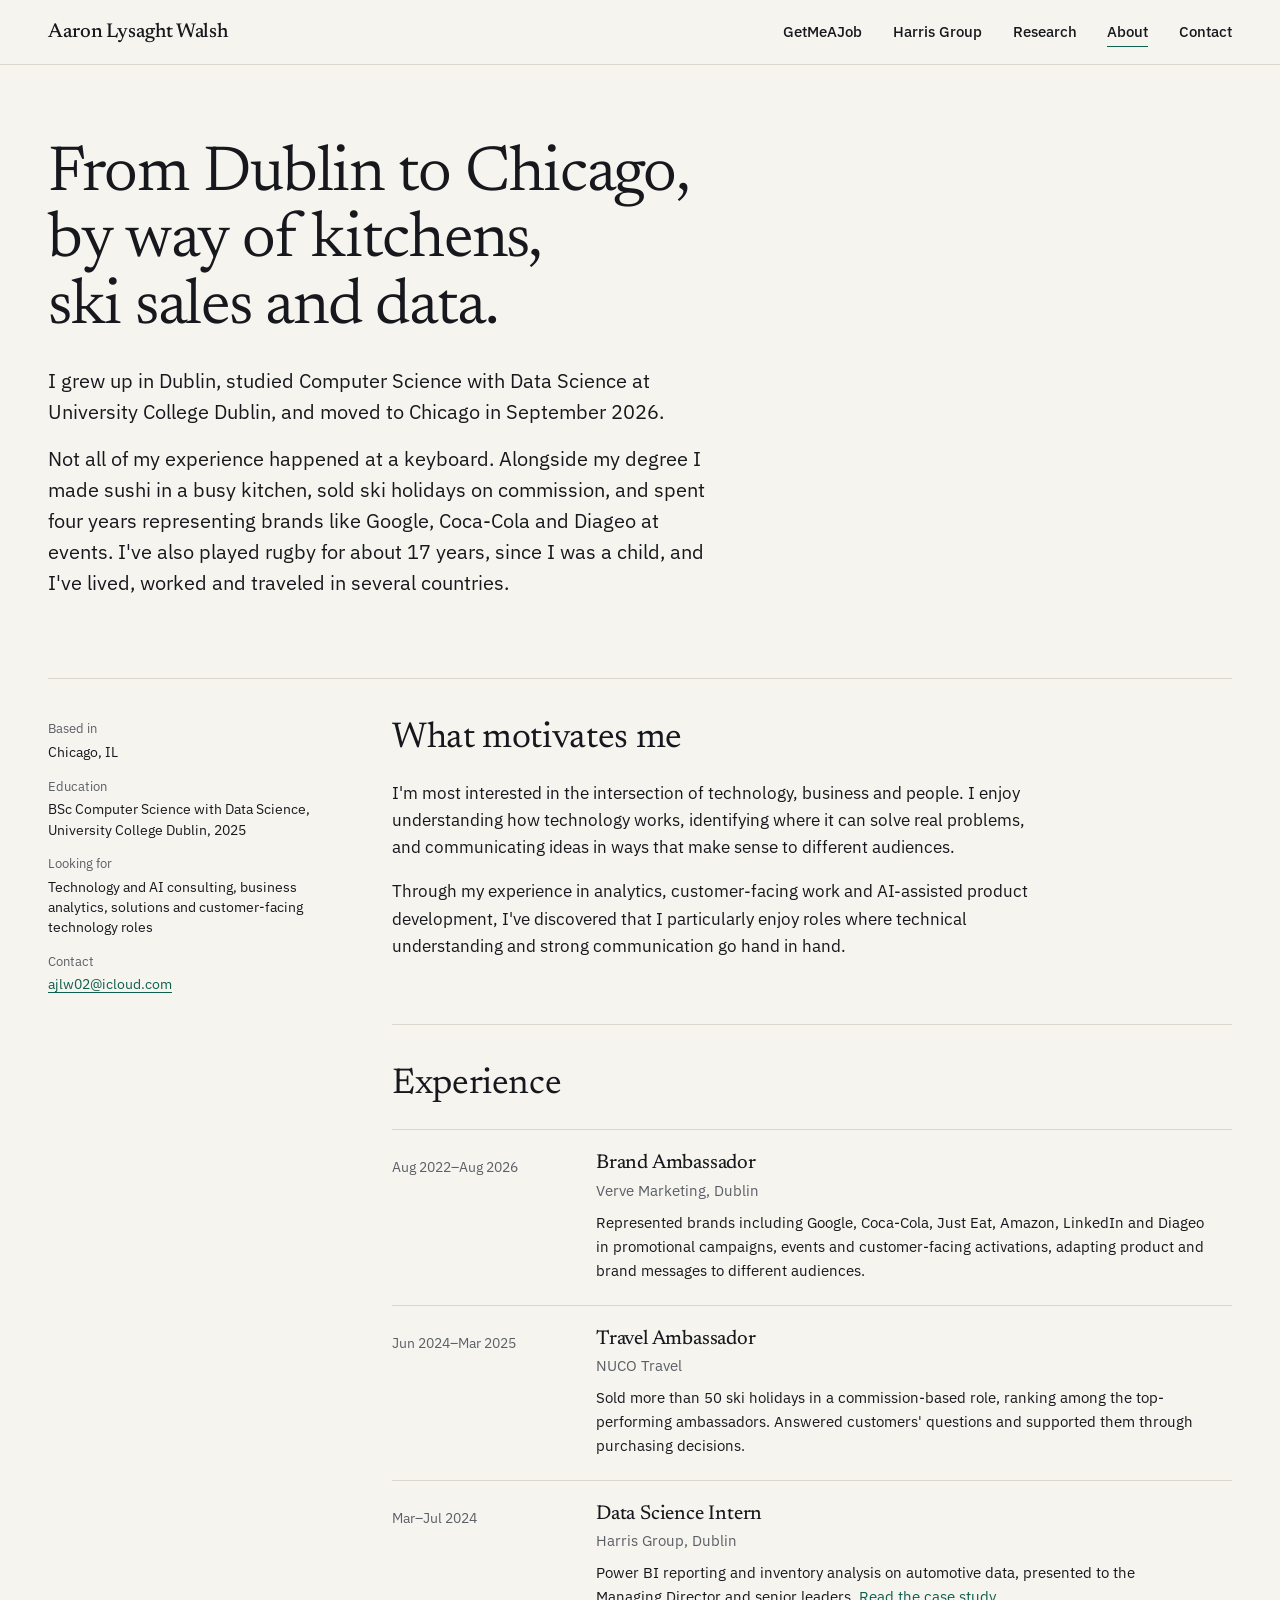
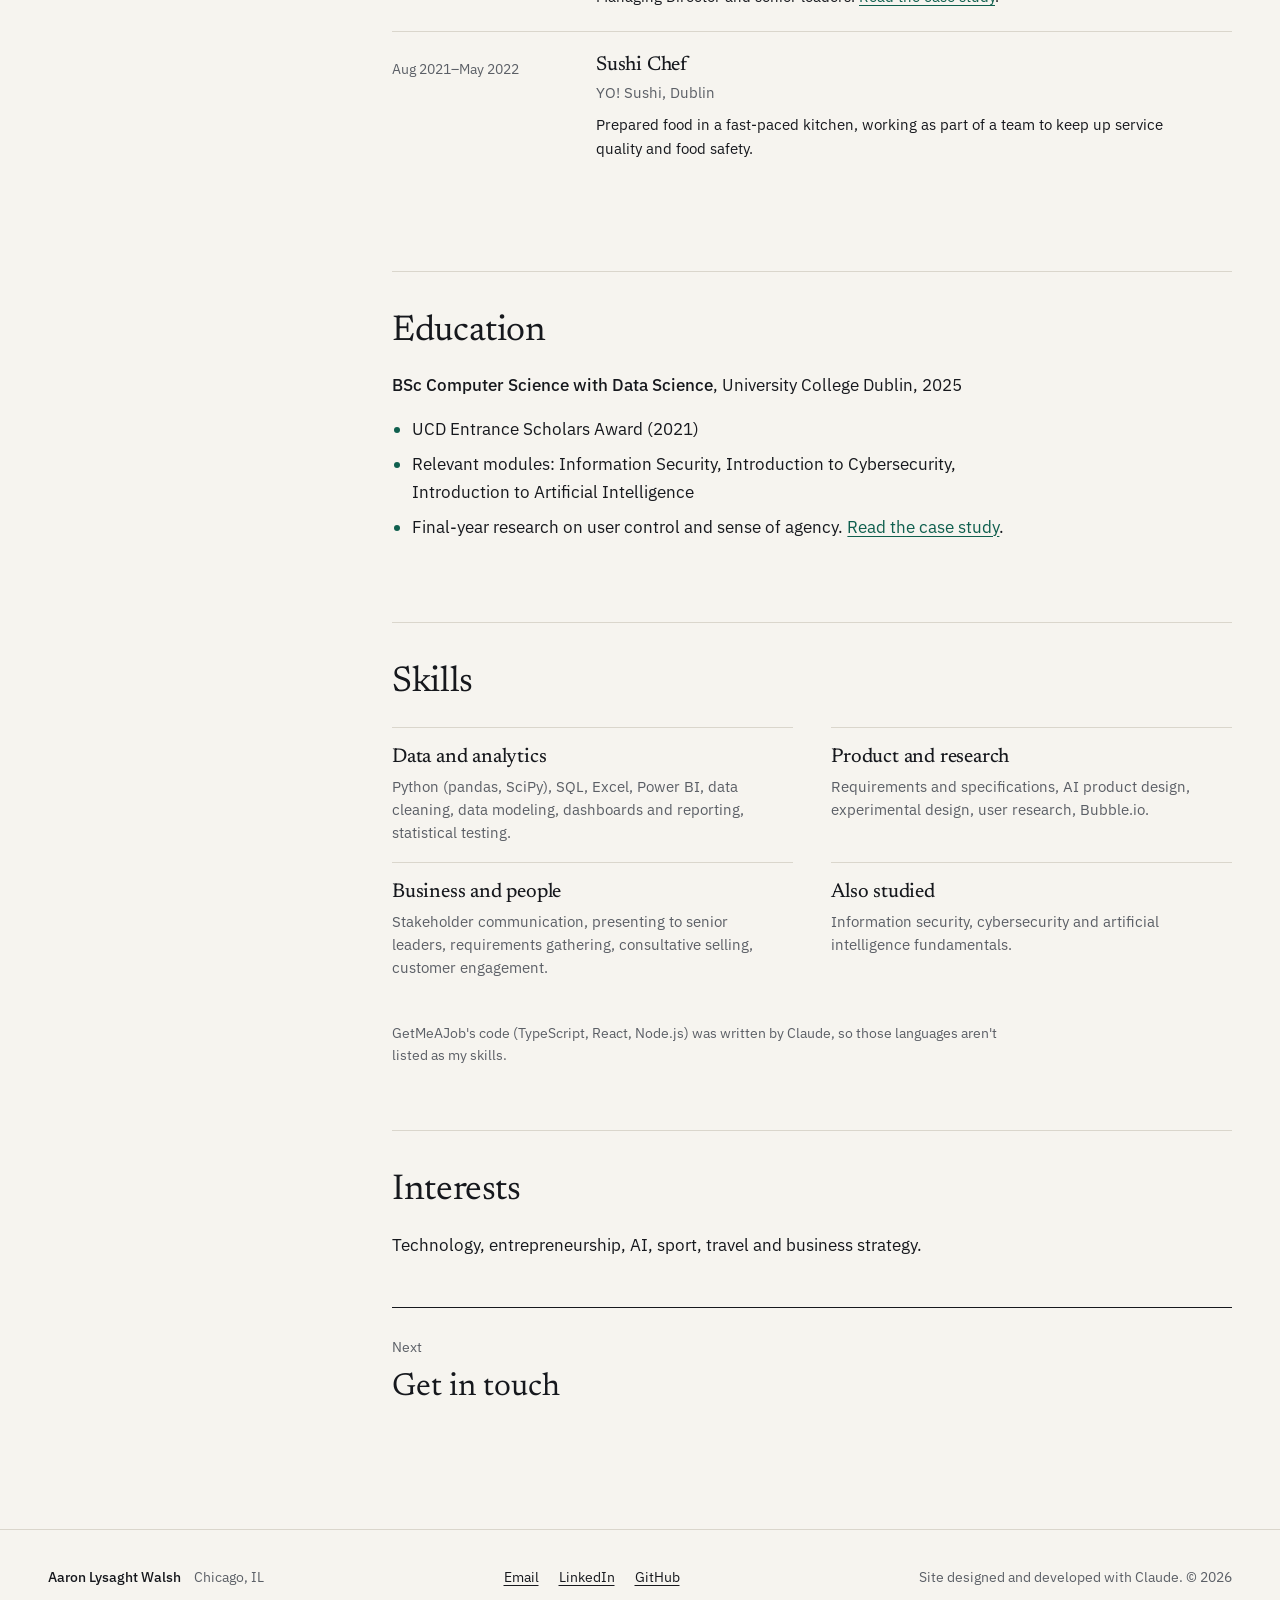
==== about/index.html @ e22dc5df "Add page folders" ====
<!doctype html>
<html lang="en">
<head>
  <meta charset="utf-8">
  <meta name="viewport" content="width=device-width, initial-scale=1">
  <title>About Aaron Lysaght Walsh | Chicago</title>
  <meta name="description" content="About Aaron Lysaght Walsh: Computer Science with Data Science graduate from UCD, now in Chicago, with experience in analytics, brand activations, sales and hospitality.">
  <link rel="canonical" href="https://aaronlysaghtwalsh.github.io/about/">
  <meta name="theme-color" content="#F6F4EF" media="(prefers-color-scheme: light)">
  <meta name="theme-color" content="#121418" media="(prefers-color-scheme: dark)">
  <meta property="og:type" content="article">
  <meta property="og:title" content="About Aaron Lysaght Walsh | Chicago">
  <meta property="og:description" content="About Aaron Lysaght Walsh: Computer Science with Data Science graduate from UCD, now in Chicago, with experience in analytics, brand activations, sales and hospitality.">
  <meta property="og:url" content="https://aaronlysaghtwalsh.github.io/about/">
  <meta property="og:image" content="https://aaronlysaghtwalsh.github.io/og-image.png">
  <meta property="og:image:width" content="1200">
  <meta property="og:image:height" content="630">
  <meta name="twitter:card" content="summary_large_image">
  <link rel="icon" href="../favicon.svg" type="image/svg+xml">
  <link rel="preload" href="../assets/fonts/newsreader-var.woff2" as="font" type="font/woff2" crossorigin>
  <link rel="preload" href="../assets/fonts/plex-sans-400.woff2" as="font" type="font/woff2" crossorigin>
  <link rel="stylesheet" href="../assets/css/styles.css">
</head>
<body>
  <a class="skip-link" href="#main">Skip to content</a>

  <header class="site-header">
    <div class="wrap site-header__inner">
      <a class="wordmark" href="../">Aaron Lysaght Walsh</a>
      <button class="nav-toggle" type="button" aria-expanded="false" aria-controls="site-nav">Menu</button>
      <nav id="site-nav" class="site-nav" aria-label="Main">
        <ul>
          <li><a href="../getmeajob/">GetMeAJob</a></li>
          <li><a href="../harris-group/">Harris Group</a></li>
          <li><a href="../ucd-research/">Research</a></li>
          <li><a href="../about/" aria-current="page">About</a></li>
          <li><a href="../contact/">Contact</a></li>
        </ul>
      </nav>
    </div>
  </header>

  <main id="main">
    <section class="page-hero wrap" aria-labelledby="page-title">
      <h1 id="page-title">From Dublin to Chicago, by way of kitchens, ski sales and data.</h1>
      <div class="page-hero__lede">
        <p>I grew up in Dublin, studied Computer Science with Data Science at University College Dublin, and moved to Chicago in September 2026.</p>
        <p>Not all of my experience happened at a keyboard. Alongside my degree I made sushi in a busy kitchen, sold ski holidays on commission, and spent four years representing brands like Google, Coca-Cola and Diageo at events. I've also played rugby for about 17 years, since I was a child, and I've lived, worked and traveled in several countries.</p>
      </div>
    </section>

    <div class="wrap">
      <div class="case">
        <aside class="case__rail" aria-label="At a glance">
          <dl class="rail-facts">
            <div><dt>Based in</dt><dd>Chicago, IL</dd></div>
            <div><dt>Education</dt><dd>BSc Computer Science with Data Science, University College Dublin, 2025</dd></div>
            <div><dt>Looking for</dt><dd>Technology and AI consulting, business analytics, solutions and customer-facing technology roles</dd></div>
            <div><dt>Contact</dt><dd><a href="mailto:ajlw02@icloud.com">ajlw02@icloud.com</a></dd></div>
          </dl>
        </aside>

        <div class="case__main">

          <section class="case-section" aria-labelledby="motivation">
            <h2 id="motivation">What motivates me</h2>
            <p>I'm most interested in the intersection of technology, business and people. I enjoy understanding how technology works, identifying where it can solve real problems, and communicating ideas in ways that make sense to different audiences.</p>
            <p>Through my experience in analytics, customer-facing work and AI-assisted product development, I've discovered that I particularly enjoy roles where technical understanding and strong communication go hand in hand.</p>
          </section>

          <section class="case-section" aria-labelledby="experience">
            <h2 id="experience">Experience</h2>
            <ol class="timeline">
              <li>
                <p class="when">Aug 2022–Aug 2026</p>
                <div>
                  <h3>Brand Ambassador</h3>
                  <p class="org">Verve Marketing, Dublin</p>
                  <p>Represented brands including Google, Coca-Cola, Just Eat, Amazon, LinkedIn and Diageo in promotional campaigns, events and customer-facing activations, adapting product and brand messages to different audiences.</p>
                </div>
              </li>
              <li>
                <p class="when">Jun 2024–Mar 2025</p>
                <div>
                  <h3>Travel Ambassador</h3>
                  <p class="org">NUCO Travel</p>
                  <p>Sold more than 50 ski holidays in a commission-based role, ranking among the top-performing ambassadors. Answered customers' questions and supported them through purchasing decisions.</p>
                </div>
              </li>
              <li>
                <p class="when">Mar–Jul 2024</p>
                <div>
                  <h3>Data Science Intern</h3>
                  <p class="org">Harris Group, Dublin</p>
                  <p>Power BI reporting and inventory analysis on automotive data, presented to the Managing Director and senior leaders. <a href="../harris-group/">Read the case study</a>.</p>
                </div>
              </li>
              <li>
                <p class="when">Aug 2021–May 2022</p>
                <div>
                  <h3>Sushi Chef</h3>
                  <p class="org">YO! Sushi, Dublin</p>
                  <p>Prepared food in a fast-paced kitchen, working as part of a team to keep up service quality and food safety.</p>
                </div>
              </li>
            </ol>
          </section>

          <section class="case-section" aria-labelledby="education">
            <h2 id="education">Education</h2>
            <p><strong>BSc Computer Science with Data Science</strong>, University College Dublin, 2025</p>
            <ul class="bullets">
              <li>UCD Entrance Scholars Award (2021)</li>
              <li>Relevant modules: Information Security, Introduction to Cybersecurity, Introduction to Artificial Intelligence</li>
              <li>Final-year research on user control and sense of agency. <a href="../ucd-research/">Read the case study</a>.</li>
            </ul>
          </section>

          <section class="case-section" aria-labelledby="skills">
            <h2 id="skills">Skills</h2>
            <div class="grid-2">
              <div><h3>Data and analytics</h3><p>Python (pandas, SciPy), SQL, Excel, Power BI, data cleaning, data modeling, dashboards and reporting, statistical testing.</p></div>
              <div><h3>Product and research</h3><p>Requirements and specifications, AI product design, experimental design, user research, Bubble.io.</p></div>
              <div><h3>Business and people</h3><p>Stakeholder communication, presenting to senior leaders, requirements gathering, consultative selling, customer engagement.</p></div>
              <div><h3>Also studied</h3><p>Information security, cybersecurity and artificial intelligence fundamentals.</p></div>
            </div>
            <p class="table-note">GetMeAJob's code (TypeScript, React, Node.js) was written by Claude, so those languages aren't listed as my skills.</p>
          </section>

          <section class="case-section" aria-labelledby="outside">
            <h2 id="outside">Interests</h2>
            <p>Technology, entrepreneurship, AI, sport, travel and business strategy.</p>
            <a class="next-link" href="../contact/"><span>Next</span><strong>Get in touch</strong></a>
          </section>
        </div>
      </div>
    </div>
  </main>

  <footer class="site-footer">
    <div class="wrap site-footer__inner">
      <p class="site-footer__name">Aaron Lysaght Walsh <span>Chicago, IL</span></p>
      <ul class="site-footer__links">
        <li><a href="mailto:ajlw02@icloud.com">Email</a></li>
        <li><a href="https://www.linkedin.com/in/aaron-lysaght-walsh" rel="noopener">LinkedIn</a></li>
        <li><a href="https://github.com/aaronlysaghtwalsh" rel="noopener">GitHub</a></li>
      </ul>
      <p class="site-footer__credit">Site designed and developed with Claude. © 2026</p>
    </div>
  </footer>

  <dialog class="lightbox" aria-label="Full-size image">
    <form method="dialog" class="lightbox__bar">
      <p class="lightbox__caption"></p>
      <button class="lightbox__close" type="submit">Close</button>
    </form>
    <div class="lightbox__scroll">
      <img class="lightbox__img" src="" alt="">
    </div>
  </dialog>

  <script src="../assets/js/main.js" defer></script>
</body>
</html>
---- assets/css/styles.css ----
/* =========================================================
   Aaron Lysaght Walsh — portfolio styles
   1. Fonts        2. Design tokens   3. Base
   4. Layout       5. Header & nav    6. Hero & evidence notes
   7. Sections     8. Features        9. Plates & figures
   10. Small parts 11. Closing        12. Footer
   13. Lightbox    14. Placeholder pages
   15. Motion      16. Responsive
   To change a colour or size everywhere, edit section 2.
   ========================================================= */

/* 1. Fonts (self-hosted, Latin subset, SIL Open Font Licence) */
@font-face {
  font-family: "Newsreader";
  src: url("../fonts/newsreader-var.woff2") format("woff2");
  font-weight: 200 800;
  font-style: normal;
  font-display: swap;
}
@font-face {
  font-family: "IBM Plex Sans";
  src: url("../fonts/plex-sans-400.woff2") format("woff2");
  font-weight: 400;
  font-style: normal;
  font-display: swap;
}
@font-face {
  font-family: "IBM Plex Sans";
  src: url("../fonts/plex-sans-500.woff2") format("woff2");
  font-weight: 500 700;
  font-style: normal;
  font-display: swap;
}
@font-face {
  font-family: "IBM Plex Mono";
  src: url("../fonts/plex-mono-400.woff2") format("woff2");
  font-weight: 400;
  font-style: normal;
  font-display: swap;
}

/* 2. Design tokens */
:root {
  --paper: #F6F4EF;
  --ink: #16181D;
  --graphite: #5B5F66;
  --rule: #DAD6CC;
  --plate: #ECE8DF;
  --green: #0F5F4E;
  --green-tint: #E3EEE9;
  --amber: #8F5B0A;
  --on-green: #F6F4EF;

  --font-display: "Newsreader", Georgia, "Times New Roman", serif;
  --font-text: "IBM Plex Sans", system-ui, -apple-system, "Segoe UI", sans-serif;
  --font-mono: "IBM Plex Mono", ui-monospace, "SFMono-Regular", Menlo, monospace;

  --step--1: 0.875rem;
  --step-0: 1.0625rem;
  --step-1: 1.25rem;
  --step-2: clamp(1.5rem, 1.2rem + 1.1vw, 2rem);
  --step-3: clamp(2rem, 1.5rem + 2vw, 2.875rem);
  --step-hero: clamp(2.75rem, 1.4rem + 5.6vw, 5.75rem);

  --gutter: clamp(20px, 5vw, 48px);
  --max: 1200px;
  --measure: 36rem;
  --space-section: clamp(72px, 9vw, 144px);
  --radius-plate: 6px;
  --radius-control: 3px;
}

@media (prefers-color-scheme: dark) {
  :root {
    --paper: #121418;
    --ink: #ECE9E2;
    --graphite: #A3A7AE;
    --rule: #2A2E35;
    --plate: #1B1E23;
    --green: #5CC3A4;
    --green-tint: #17322B;
    --amber: #E3A64A;
    --on-green: #0E1A16;
  }
}

/* 3. Base */
*, *::before, *::after { box-sizing: border-box; }
html { -webkit-text-size-adjust: 100%; text-size-adjust: 100%; scroll-behavior: smooth; }
body {
  margin: 0;
  background: var(--paper);
  color: var(--ink);
  font-family: var(--font-text);
  font-size: var(--step-0);
  line-height: 1.6;
  font-kerning: normal;
  -webkit-font-smoothing: antialiased;
  overflow-x: hidden;
}
h1, h2, h3, h4 {
  font-family: var(--font-display);
  font-weight: 400;
  line-height: 1.12;
  letter-spacing: -0.01em;
  margin: 0;
  text-wrap: balance;
}
h2 { font-size: var(--step-3); }
p { margin: 0 0 1em; text-wrap: pretty; }
p:last-child { margin-bottom: 0; }
img { display: block; max-width: 100%; height: auto; }
a { color: var(--green); text-decoration-thickness: 1px; text-underline-offset: 0.18em; }
a:hover { text-decoration-thickness: 2px; }
:focus-visible { outline: 2px solid var(--green); outline-offset: 3px; border-radius: 2px; }
strong { font-weight: 500; }
::selection { background: var(--green-tint); }

.visually-hidden {
  position: absolute !important; width: 1px; height: 1px; padding: 0; margin: -1px;
  overflow: hidden; clip: rect(0 0 0 0); white-space: nowrap; border: 0;
}
.skip-link {
  position: absolute; left: var(--gutter); top: -100px; z-index: 100;
  background: var(--ink); color: var(--paper); padding: 10px 16px; border-radius: var(--radius-control);
}
.skip-link:focus { top: 12px; }

/* 4. Layout */
.wrap { width: 100%; max-width: calc(var(--max) + 2 * var(--gutter)); margin-inline: auto; padding-inline: var(--gutter); }

/* 5. Header & nav */
.site-header {
  position: sticky; top: 0; z-index: 50;
  background: var(--paper); /* solid on purpose: a backdrop-filter here would trap the fixed mobile menu */
  border-bottom: 1px solid var(--rule);
}
.site-header__inner { display: flex; align-items: center; justify-content: space-between; min-height: 64px; gap: 24px; }
.wordmark {
  font-family: var(--font-display); font-size: 1.25rem; font-weight: 500; letter-spacing: -0.005em;
  color: var(--ink); text-decoration: none; white-space: nowrap;
}
.site-nav ul { list-style: none; margin: 0; padding: 0; display: flex; gap: clamp(16px, 2.4vw, 32px); }
.site-nav a {
  color: var(--ink); text-decoration: none; font-size: 0.9375rem; font-weight: 500;
  padding-block: 6px; background: linear-gradient(var(--green), var(--green)) left bottom / 0 1px no-repeat;
  transition: background-size 0.2s ease;
}
.site-nav a:hover, .site-nav a[aria-current="page"] { background-size: 100% 1px; }
.nav-toggle {
  display: none; font: inherit; font-size: 0.9375rem; font-weight: 500; color: var(--ink);
  background: none; border: 1px solid var(--rule); border-radius: var(--radius-control);
  padding: 8px 14px; min-height: 44px; cursor: pointer;
}

/* 6. Hero & evidence notes */
.hero {
  display: grid;
  grid-template-columns: minmax(0, 8fr) minmax(0, 4fr);
  column-gap: clamp(40px, 6vw, 88px);
  padding-top: clamp(40px, 6vw, 88px);
  padding-bottom: clamp(64px, 7vw, 104px);
}
.hero__head { grid-column: 1 / -1; }
.hero__place { font-size: var(--step--1); color: var(--graphite); margin-bottom: 24px; }
.hero__title {
  font-size: var(--step-hero);
  font-weight: 380;
  line-height: 1;
  letter-spacing: -0.025em;
  max-width: 22ch;
  text-wrap: wrap;
  margin-bottom: clamp(36px, 4.5vw, 64px);
}
.br-narrow { display: none; }
@media (max-width: 560px) { .br-narrow { display: inline; } }
.hero__intro { max-width: var(--measure); font-size: var(--step-1); line-height: 1.55; }
.hero__intro p { margin-bottom: 0.9em; }
.hero__actions { display: flex; flex-wrap: wrap; gap: 12px; margin-top: 36px; }
.hero__open { margin-top: 28px; font-size: var(--step--1); color: var(--graphite); max-width: var(--measure); }

.notes { align-self: start; border-left: 1px solid var(--rule); padding-left: clamp(20px, 2.4vw, 32px); }
.notes__title { font-family: var(--font-text); font-size: var(--step--1); font-weight: 500; color: var(--graphite); letter-spacing: 0; margin-bottom: 20px; }
.notes__list { list-style: none; margin: 0; padding: 0; display: grid; gap: 22px; }
.note {
  position: relative; display: grid; grid-template-columns: 2.1em 1fr; column-gap: 8px;
  font-size: 0.9375rem; line-height: 1.5; color: var(--graphite);
  padding: 4px 0; transition: color 0.15s ease;
}
.note strong { color: var(--ink); }
.note__mark { font-family: var(--font-mono); font-size: 0.75rem; color: var(--green); padding-top: 0.2em; }
.note p { grid-column: 2; margin: 0; }
.note__link { grid-column: 2; font-size: var(--step--1); margin-top: 4px; width: fit-content; }
.note::before {
  content: ""; position: absolute; left: calc(-1 * clamp(20px, 2.4vw, 32px) - 1px); top: 4px; bottom: 4px;
  width: 2px; background: var(--green); transform: scaleY(0); transition: transform 0.2s ease;
}
.note:target { color: var(--ink); }
.note:target::before { transform: scaleY(1); }

/* 7. Sections */
.section-head { max-width: 44rem; margin-bottom: clamp(48px, 6vw, 80px); }
.section-head h2 { margin-bottom: 16px; }
.section-head p { color: var(--graphite); font-size: var(--step-1); line-height: 1.5; }

.work { padding-block: var(--space-section); border-top: 1px solid var(--rule); }

/* 8. Features */
.feature {
  display: grid; grid-template-columns: repeat(12, minmax(0, 1fr)); column-gap: clamp(24px, 4vw, 56px);
  align-items: start;
  padding-block: clamp(48px, 6vw, 88px);
  border-top: 1px solid var(--rule);
}
.feature:first-of-type { border-top: 0; padding-top: 0; }
.feature:last-of-type { padding-bottom: 0; }
.feature__text { max-width: var(--measure); }
.feature--lead .feature__text { grid-column: 1 / span 5; }
.feature--lead .feature__media { grid-column: 6 / -1; }
.feature--harris .feature__text { grid-column: 1 / span 6; }
.feature--harris .feature__panel { grid-column: 8 / -1; }
.feature--ucd .feature__media { grid-column: 1 / span 5; }
.feature--ucd .feature__text { grid-column: 7 / -1; }

.feature__meta { display: flex; flex-wrap: wrap; align-items: center; gap: 8px 12px; font-size: var(--step--1); color: var(--graphite); margin-bottom: 18px; }
.feature__title { font-size: var(--step-2); line-height: 1.18; margin-bottom: 20px; }
.feature--lead .feature__title { font-size: clamp(1.75rem, 1.3rem + 1.6vw, 2.375rem); }
.feature__links { display: flex; flex-wrap: wrap; align-items: center; gap: 12px 24px; margin-top: 28px; }

.facts { margin: 24px 0 0; display: grid; gap: 10px; border-top: 1px solid var(--rule); padding-top: 18px; }
.facts div { display: grid; grid-template-columns: 6.5rem 1fr; gap: 12px; font-size: 0.9375rem; }
.facts dt { color: var(--graphite); }
.facts dd { margin: 0; }

/* 9. Plates & figures */
.plate { background: var(--plate); border-radius: var(--radius-plate); padding: clamp(14px, 1.8vw, 22px); margin: 0; }
.plate img { border-radius: 3px; border: 1px solid var(--rule); }
.plate__open {
  position: relative; display: block; width: 100%; padding: 0; border: 0; background: none;
  cursor: zoom-in; border-radius: 3px; color: inherit; font: inherit;
}
.plate__hint {
  position: absolute; right: 10px; bottom: 10px;
  font-size: 0.8125rem; font-weight: 500; color: var(--paper); background: var(--ink);
  padding: 6px 10px; border-radius: var(--radius-control); opacity: 0.88;
}
.plate figcaption { margin-top: 14px; font-size: 0.875rem; line-height: 1.5; color: var(--graphite); max-width: 40rem; }
.plate figcaption strong { color: var(--ink); }
.fig { font-family: var(--font-mono); font-size: 0.75rem; color: var(--green); margin-right: 4px; }
.disclosure { display: block; margin-top: 8px; color: var(--ink); }
.disclosure::before { content: ""; display: inline-block; width: 7px; height: 7px; border-radius: 50%; background: var(--amber); margin-right: 8px; vertical-align: 0.1em; }

.plate--figure { display: grid; justify-items: center; padding-block: clamp(24px, 3vw, 40px); }
.plate--figure img { width: 312px; max-width: 100%; }
.plate--figure figcaption { justify-self: stretch; }

.plate--text { padding: clamp(24px, 3vw, 36px); }
.panel__title { font-size: var(--step-1); font-weight: 450; margin-bottom: 18px; }
.questions { list-style: none; margin: 0; padding: 0; }
.questions li { padding-block: 14px; border-top: 1px solid var(--rule); font-size: 0.9375rem; line-height: 1.5; color: var(--graphite); }
.questions li:first-child { border-top: 0; padding-top: 0; }
.questions strong { color: var(--ink); }
.panel__note { margin-top: 18px; padding-top: 14px; border-top: 1px solid var(--rule); font-size: 0.8125rem; color: var(--graphite); }

/* 10. Small parts: chips, buttons, links, stats */
.chip {
  display: inline-flex; align-items: center; gap: 6px;
  font-size: 0.8125rem; font-weight: 500; line-height: 1; color: var(--ink);
  border: 1px solid var(--rule); border-radius: 999px; padding: 6px 10px;
}
.chip--progress { color: var(--amber); border-color: currentColor; }
.chip--progress::before { content: ""; width: 6px; height: 6px; border-radius: 50%; background: currentColor; }

.button {
  display: inline-flex; align-items: center; justify-content: center; min-height: 46px;
  padding: 10px 20px; border-radius: var(--radius-control);
  font-size: 0.9375rem; font-weight: 500; text-decoration: none; line-height: 1.2;
  border: 1px solid transparent; transition: background-color 0.15s ease, border-color 0.15s ease;
}
.button--primary { background: var(--green); color: var(--on-green); }
.button--primary:hover { background: color-mix(in srgb, var(--green) 86%, var(--ink)); }
.button--quiet { border-color: var(--ink); color: var(--ink); }
.button--quiet:hover { background: var(--plate); }
.text-link { font-weight: 500; font-size: 0.9375rem; }

/* Key findings list (UCD research) */
.findings { list-style: none; margin: 0 0 1.25em; padding: 0; border-left: 2px solid var(--green); }
.findings li { padding: 6px 0 6px 16px; }

/* What I bring */
.bring { padding-block: var(--space-section); border-top: 1px solid var(--rule); }
.bring__inner { display: grid; grid-template-columns: minmax(0, 4fr) minmax(0, 8fr); column-gap: clamp(40px, 6vw, 88px); }
.section-head--side { margin-bottom: 32px; }
.bring__list { margin: 0; display: grid; grid-template-columns: repeat(2, minmax(0, 1fr)); gap: 0 clamp(24px, 4vw, 56px); }
.bring__list div { padding-block: 22px; border-top: 1px solid var(--rule); }
.bring__list dt { font-family: var(--font-display); font-size: var(--step-1); font-weight: 450; margin-bottom: 6px; }
.bring__list dd { margin: 0; color: var(--graphite); font-size: 0.9375rem; line-height: 1.55; }

/* 11. Closing: about + contact */
.closing { padding-block: var(--space-section); border-top: 1px solid var(--rule); }
.closing__inner { display: grid; grid-template-columns: minmax(0, 1fr) minmax(0, 1fr); gap: clamp(48px, 8vw, 120px); }
.closing h2 { margin-bottom: 20px; }
.about-short p { max-width: var(--measure); }
.about-short .text-link { display: inline-block; margin-top: 12px; }
.contact-short > p { color: var(--graphite); max-width: 30rem; }
.contact-links { list-style: none; margin: 28px 0 0; padding: 0; }
.contact-link {
  display: grid; grid-template-columns: 6rem 1fr; align-items: baseline; gap: 12px;
  padding-block: 16px; min-height: 44px; border-top: 1px solid var(--rule);
  color: var(--ink); text-decoration: none; font-size: var(--step-1); font-family: var(--font-display);
  overflow-wrap: anywhere;
}
.contact-links li:last-child .contact-link { border-bottom: 1px solid var(--rule); }
.contact-link__label { font-family: var(--font-text); font-size: var(--step--1); color: var(--graphite); }
.contact-link:hover { color: var(--green); }

/* 12. Footer */
.site-footer { border-top: 1px solid var(--rule); padding-block: 36px 44px; font-size: var(--step--1); color: var(--graphite); }
.site-footer__inner { display: flex; flex-wrap: wrap; align-items: baseline; justify-content: space-between; gap: 16px 32px; }
.site-footer p { margin: 0; }
.site-footer__name { color: var(--ink); font-weight: 500; }
.site-footer__name span { color: var(--graphite); font-weight: 400; margin-left: 10px; }
.site-footer__links { list-style: none; margin: 0; padding: 0; display: flex; gap: 20px; }
.site-footer__links a { color: var(--ink); }

/* 13. Lightbox */
.lightbox {
  width: min(1100px, 100vw - 32px); max-height: calc(100vh - 32px); padding: 0;
  border: 1px solid var(--rule); border-radius: var(--radius-plate);
  background: var(--paper); color: var(--ink);
}
.lightbox::backdrop { background: rgba(10, 12, 14, 0.72); }
.lightbox[open] { display: flex; flex-direction: column; }
.lightbox__bar { display: flex; align-items: center; justify-content: space-between; gap: 16px; padding: 10px 12px 10px 18px; border-bottom: 1px solid var(--rule); }
.lightbox__caption { margin: 0; font-size: 0.875rem; color: var(--graphite); }
.lightbox__close { font: inherit; font-size: 0.875rem; font-weight: 500; min-height: 40px; padding: 6px 14px; border: 1px solid var(--rule); border-radius: var(--radius-control); background: var(--paper); color: var(--ink); cursor: pointer; }
.lightbox__scroll { overflow: auto; padding: 16px; background: var(--plate); }
.lightbox__img { margin-inline: auto; border: 1px solid var(--rule); }

/* 14. Simple pages (404) */
.placeholder { padding-block: clamp(72px, 12vw, 160px); min-height: 60vh; }
.placeholder h1 { font-size: var(--step-3); margin: 18px 0 20px; max-width: 18ch; }
.placeholder p { max-width: var(--measure); color: var(--graphite); }
.placeholder .button { margin-top: 20px; }

/* 14b. Inner pages: case studies, About, Contact */
.page-hero { padding-top: clamp(40px, 6vw, 88px); padding-bottom: clamp(40px, 5vw, 72px); }
.page-hero .feature__meta { margin-bottom: 22px; }
.page-hero h1 {
  font-size: clamp(2.25rem, 1.4rem + 3.4vw, 4rem); font-weight: 380; line-height: 1.04;
  letter-spacing: -0.02em; max-width: 20ch; margin-bottom: 24px;
}
.page-hero__lede { font-size: var(--step-1); line-height: 1.55; max-width: 42rem; }
.page-hero__lede p { margin-bottom: 0.8em; }
.page-hero__sub { font-size: var(--step--1); color: var(--graphite); max-width: 42rem; margin-top: 16px; }

.case {
  display: grid; grid-template-columns: minmax(0, 3fr) minmax(0, 9fr);
  column-gap: clamp(32px, 5vw, 72px); align-items: start;
  border-top: 1px solid var(--rule); padding-bottom: var(--space-section);
}
.case__rail { position: sticky; top: 88px; padding-top: 40px; font-size: 0.875rem; }
.rail-facts { margin: 0; display: grid; gap: 14px; }
.rail-facts dt { color: var(--graphite); font-size: 0.8125rem; }
.rail-facts dd { margin: 2px 0 0; line-height: 1.45; }
.rail-nav { margin-top: 32px; padding-top: 20px; border-top: 1px solid var(--rule); }
.rail-nav p { color: var(--graphite); font-size: 0.8125rem; margin-bottom: 8px; }
.rail-nav ol { list-style: none; margin: 0; padding: 0; display: grid; gap: 6px; }
.rail-nav a { color: var(--ink); text-decoration: none; }
.rail-nav a:hover { color: var(--green); text-decoration: underline; }

.case__main { min-width: 0; }
.case-section { padding-top: 40px; padding-bottom: clamp(40px, 5vw, 64px); border-bottom: 1px solid var(--rule); scroll-margin-top: 80px; }
.case-section:last-child { border-bottom: 0; padding-bottom: 0; }
.case-section h2 { font-size: clamp(1.625rem, 1.25rem + 1.4vw, 2.25rem); margin-bottom: 20px; max-width: 26ch; }
.case-section h3 { font-size: var(--step-1); font-weight: 450; margin: 32px 0 10px; }
.case-section > p, .case-section > ul, .case-section > ol.plain { max-width: 40rem; }
.case-section ul.bullets { padding-left: 1.2em; margin: 0 0 1em; }
.case-section ul.bullets li { margin-bottom: 8px; }
.case-section ul.bullets li::marker { color: var(--green); }
.case-section .plate, .case-section .figure-pair, .case-section .gallery { margin-block: 32px; }

/* Who-did-what table and other tables */
.table-wrap { margin-block: 28px; overflow-x: auto; }
.data-table { width: 100%; border-collapse: collapse; font-size: 0.9375rem; line-height: 1.5; }
.data-table caption { text-align: left; font-size: 0.875rem; color: var(--graphite); padding-bottom: 12px; }
.data-table th, .data-table td { text-align: left; vertical-align: top; padding: 14px 16px 14px 0; border-top: 1px solid var(--rule); }
.data-table thead th { font-weight: 500; font-size: 0.8125rem; color: var(--graphite); border-top: 0; padding-top: 0; }
.data-table tbody th { font-weight: 500; width: 22%; }
.data-table td.empty { color: var(--graphite); }
.table-note { font-size: 0.875rem; color: var(--graphite); max-width: 40rem; }

/* Numbered process (a real sequence) */
.flow { list-style: none; margin: 32px 0; padding: 0; counter-reset: step; max-width: 44rem; }
.flow > li {
  counter-increment: step; position: relative; padding: 0 0 26px 52px;
}
.flow > li::before {
  content: counter(step); position: absolute; left: 0; top: -1px;
  width: 32px; height: 32px; border-radius: 50%; display: grid; place-items: center;
  font-family: var(--font-mono); font-size: 0.8125rem; color: var(--green);
  border: 1px solid var(--green); background: var(--paper);
}
.flow > li::after { content: ""; position: absolute; left: 16px; top: 34px; bottom: 2px; width: 1px; background: var(--rule); }
.flow > li:last-child::after { display: none; }
.flow strong { display: block; font-weight: 500; }
.flow span { display: block; color: var(--graphite); font-size: 0.9375rem; line-height: 1.5; margin-top: 2px; }
.flow .branch { display: inline-block; margin-top: 8px; font-size: 0.8125rem; color: var(--amber); border: 1px solid currentColor; border-radius: 999px; padding: 3px 10px; }
.flow-caption { font-size: 0.875rem; color: var(--graphite); max-width: 40rem; }

/* Grids of short items */
.grid-2 { display: grid; grid-template-columns: repeat(2, minmax(0, 1fr)); gap: 0 clamp(24px, 3vw, 40px); margin-block: 24px; }
.grid-2 > div { padding-block: 18px; border-top: 1px solid var(--rule); }
.grid-2 h3 { margin: 0 0 6px; font-size: var(--step-1); }
.grid-2 p { margin: 0; color: var(--graphite); font-size: 0.9375rem; line-height: 1.55; }
.grid-3 { display: grid; grid-template-columns: repeat(3, minmax(0, 1fr)); gap: 16px; margin-block: 28px; }
.grid-3 > div { background: var(--plate); border-radius: var(--radius-plate); padding: 22px; }
.grid-3 h3 { margin: 0 0 8px; font-size: 1.0625rem; }
.grid-3 .label { font-size: 0.8125rem; color: var(--graphite); margin-bottom: 6px; }
.grid-3 p { margin: 0; font-size: 0.9375rem; line-height: 1.55; }

/* Galleries */
.gallery-note { display: flex; gap: 10px; align-items: baseline; font-size: 0.875rem; color: var(--ink); margin-top: 24px; }
.gallery-note::before { content: ""; flex: none; width: 7px; height: 7px; border-radius: 50%; background: var(--amber); transform: translateY(-1px); }
.gallery { display: grid; grid-template-columns: repeat(2, minmax(0, 1fr)); gap: 20px; }
.gallery .plate { margin: 0; }
.gallery--single { grid-template-columns: 1fr; }
.figure-pair { display: grid; grid-template-columns: repeat(2, minmax(0, 1fr)); gap: 20px; }
.figure-pair .plate--figure img { width: auto; max-height: 420px; }
.plate--chart { display: grid; justify-items: center; }
.plate--chart img { background: #fff; }

/* Research results */
.results { list-style: none; margin: 28px 0; padding: 0; border-top: 1px solid var(--rule); }
.results li { display: grid; grid-template-columns: minmax(0, 1fr) auto; gap: 8px 24px; padding-block: 18px; border-bottom: 1px solid var(--rule); }
.results p { margin: 0; }
.results .stat { grid-column: 1; font-family: var(--font-mono); font-size: 0.8125rem; color: var(--graphite); }
.results .verdict { grid-column: 2; grid-row: 1 / span 2; align-self: start; }
.chip--yes { color: var(--green); border-color: currentColor; }


/* Experience timeline (About) */
.timeline { list-style: none; margin: 24px 0; padding: 0; }
.timeline li { display: grid; grid-template-columns: 11rem minmax(0, 1fr); gap: 6px 28px; padding-block: 22px; border-top: 1px solid var(--rule); }
.timeline .when { color: var(--graphite); font-size: 0.875rem; padding-top: 4px; }
.timeline h3 { margin: 0 0 4px; font-size: var(--step-1); }
.timeline .org { color: var(--graphite); font-size: 0.9375rem; margin-bottom: 8px; }
.timeline p { margin: 0; font-size: 0.9375rem; max-width: 38rem; }

/* Next project link */
.next-link { display: block; margin-top: 48px; padding-top: 28px; border-top: 1px solid var(--ink); text-decoration: none; color: var(--ink); }
.next-link span { display: block; font-size: var(--step--1); color: var(--graphite); }
.next-link strong { display: block; font-family: var(--font-display); font-weight: 400; font-size: var(--step-2); margin-top: 4px; }
.next-link:hover strong { color: var(--green); }

/* Contact page */
.contact-page { display: grid; grid-template-columns: minmax(0, 5fr) minmax(0, 7fr); gap: clamp(40px, 6vw, 96px); padding-bottom: var(--space-section); border-top: 1px solid var(--rule); padding-top: 40px; }
.contact-page h2 { font-size: var(--step-2); margin-bottom: 16px; }

@media (max-width: 1000px) {
  .case { grid-template-columns: 1fr; }
  .case__rail { position: static; padding-top: 28px; padding-bottom: 8px; }
  .rail-facts { grid-template-columns: repeat(2, minmax(0, 1fr)); column-gap: 24px; }
  .rail-nav { display: none; }
  .grid-3 { grid-template-columns: 1fr; }
  .contact-page { grid-template-columns: 1fr; }
}
@media (max-width: 760px) {
  .gallery, .figure-pair, .grid-2 { grid-template-columns: 1fr; }
  .rail-facts { grid-template-columns: 1fr; }
  .timeline li { grid-template-columns: 1fr; }
  .data-table thead { display: none; }
  .data-table, .data-table tbody, .data-table tr, .data-table th, .data-table td { display: block; width: 100%; }
  .data-table tr { border-top: 1px solid var(--rule); padding-block: 14px; }
  .data-table th, .data-table td { border: 0; padding: 4px 0; }
  .data-table td::before { content: attr(data-label); display: block; font-size: 0.8125rem; color: var(--graphite); }
  .results li { grid-template-columns: 1fr; }
  .results .verdict { grid-column: 1; grid-row: auto; }
  .flow > li { padding-left: 46px; }
}

/* 15. Motion: one load sequence for the hero, off for reduced motion */
@media (prefers-reduced-motion: no-preference) {
  .js .hero__title, .js .hero__intro, .js .hero__actions, .js .hero__open, .js .note { opacity: 0; transform: translateY(10px); }
  .js .is-loaded .hero__title, .js .is-loaded .hero__intro, .js .is-loaded .hero__actions,
  .js .is-loaded .hero__open, .js .is-loaded .note {
    opacity: 1; transform: none;
    transition: opacity 0.6s ease, transform 0.6s cubic-bezier(.2,.7,.2,1);
  }
  .js .is-loaded .hero__intro { transition-delay: 0.12s; }
  .js .is-loaded .hero__actions, .js .is-loaded .hero__open { transition-delay: 0.2s; }
  .js .is-loaded .note:nth-child(1) { transition-delay: 0.45s; }
  .js .is-loaded .note:nth-child(2) { transition-delay: 0.53s; }
  .js .is-loaded .note:nth-child(3) { transition-delay: 0.61s; }
  .js .is-loaded .note:nth-child(4) { transition-delay: 0.69s; }
}
@media (prefers-reduced-motion: reduce) {
  html { scroll-behavior: auto; }
  *, *::before, *::after { transition: none !important; }
}

/* 16. Responsive */
@media (max-width: 1000px) {
  .hero { grid-template-columns: 1fr; }
  .notes { border-left: 0; border-top: 1px solid var(--rule); padding-left: 0; padding-top: 28px; margin-top: 56px; }
  .notes__list { grid-template-columns: repeat(2, minmax(0, 1fr)); column-gap: 32px; }
  .note::before { display: none; }

  .feature--lead .feature__text, .feature--lead .feature__media,
  .feature--harris .feature__text, .feature--harris .feature__panel,
  .feature--ucd .feature__text, .feature--ucd .feature__media { grid-column: 1 / -1; }
  .feature__text { max-width: 40rem; }
  .feature__media, .feature__panel { margin-top: 40px; }
  .feature--ucd .feature__media { order: 2; }

  .bring__inner { grid-template-columns: 1fr; }
}

@media (max-width: 760px) {
  body { font-size: 1rem; }
  .nav-toggle { display: inline-flex; align-items: center; }
  .site-nav {
    position: fixed; inset: 64px 0 0 0; background: var(--paper);
    padding: 24px var(--gutter); display: none; overflow-y: auto;
  }
  .site-nav.is-open { display: block; }
  .site-nav ul { flex-direction: column; gap: 0; }
  .site-nav a {
    display: block; font-family: var(--font-display); font-weight: 400; font-size: 1.75rem;
    padding-block: 14px; border-bottom: 1px solid var(--rule); background: none;
  }
  body.nav-open { overflow: hidden; }

  .hero__intro { font-size: 1.125rem; }
  .notes__list { grid-template-columns: 1fr; }
  .bring__list { grid-template-columns: 1fr; }
  .closing__inner { grid-template-columns: 1fr; }
  .facts div { grid-template-columns: 5.5rem 1fr; }
  .contact-link { grid-template-columns: 4.5rem 1fr; font-size: 1.125rem; }
  .button { width: 100%; }
  .feature__links .text-link { width: 100%; }
  .plate__hint { font-size: 0.75rem; }
}
.nowrap { white-space: nowrap; }
.grid-2 h4 { font-family: var(--font-display); font-weight: 450; font-size: var(--step-1); margin: 0 0 6px; }
.results .verdict { justify-self: start; }
@media (max-width: 760px) {
  .data-table caption { display: block; width: 100%; }
  .data-table tbody th { width: 100%; font-size: 1rem; }
}
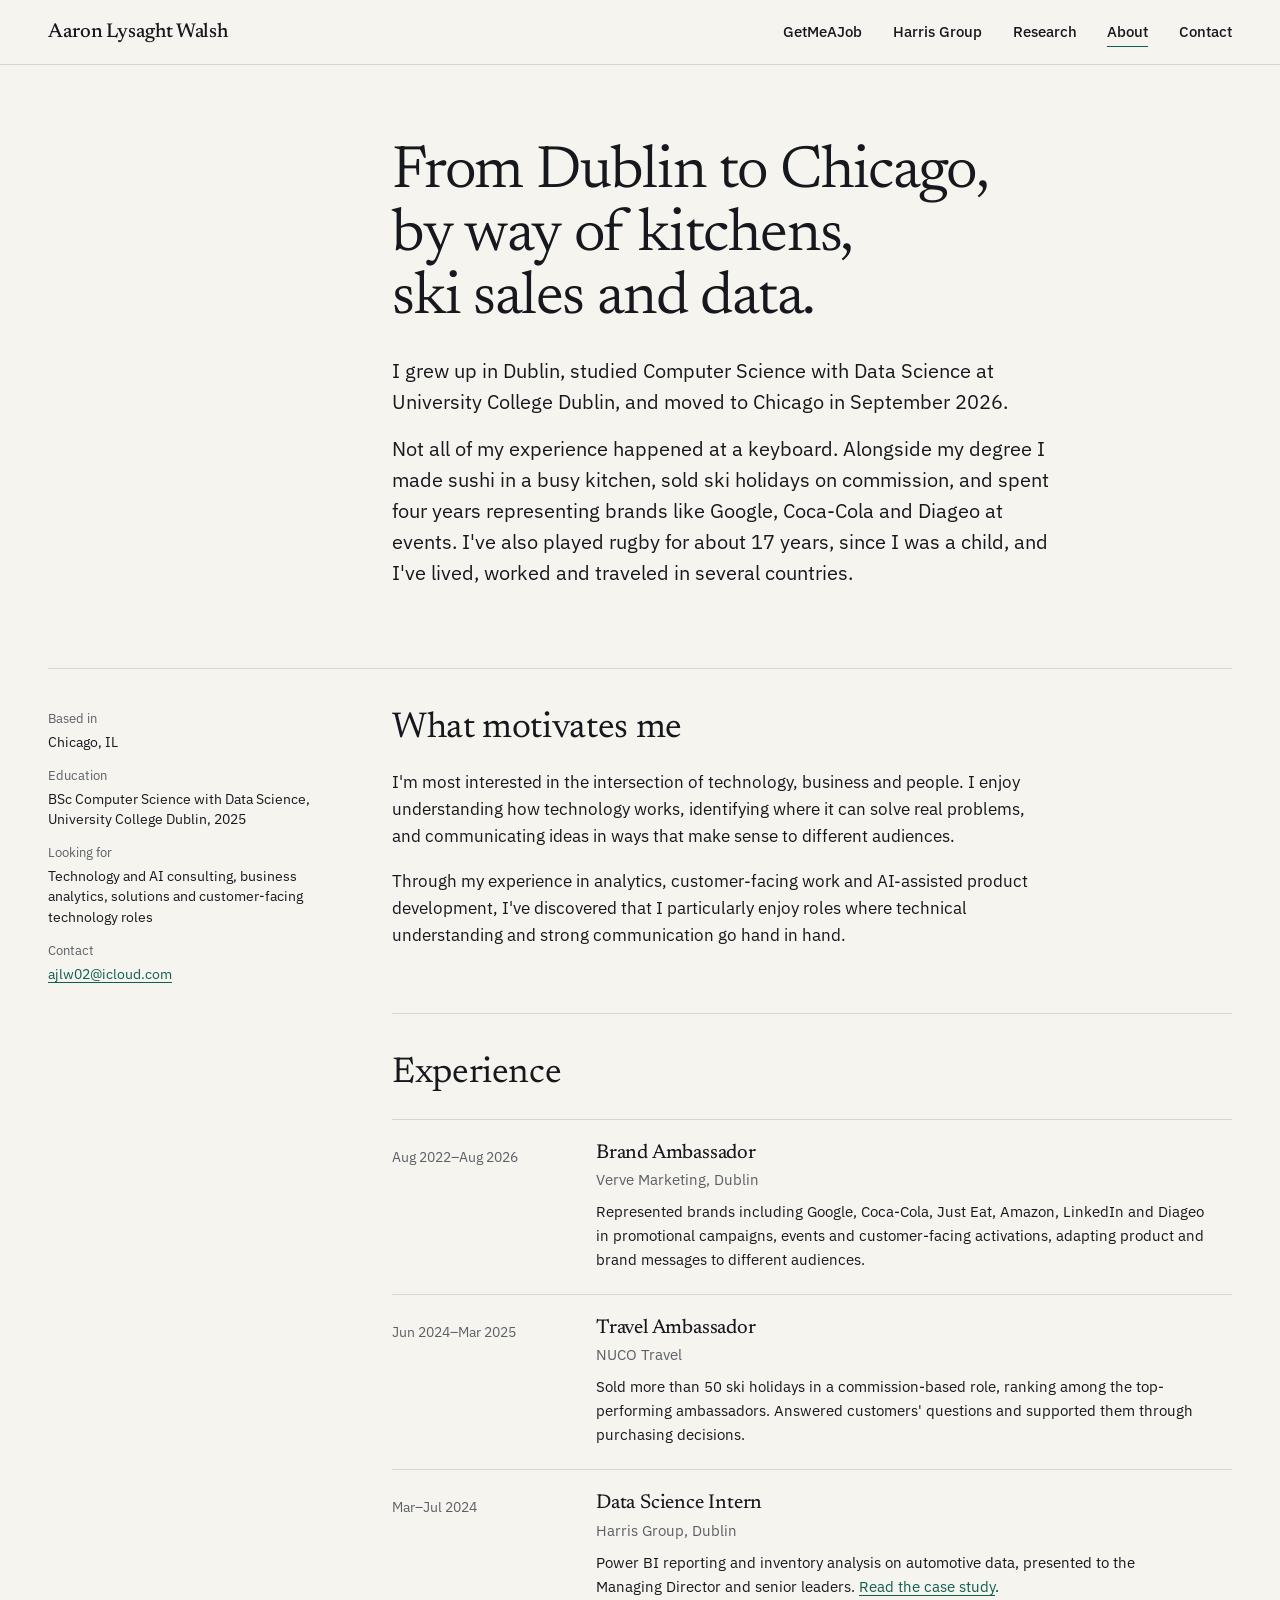
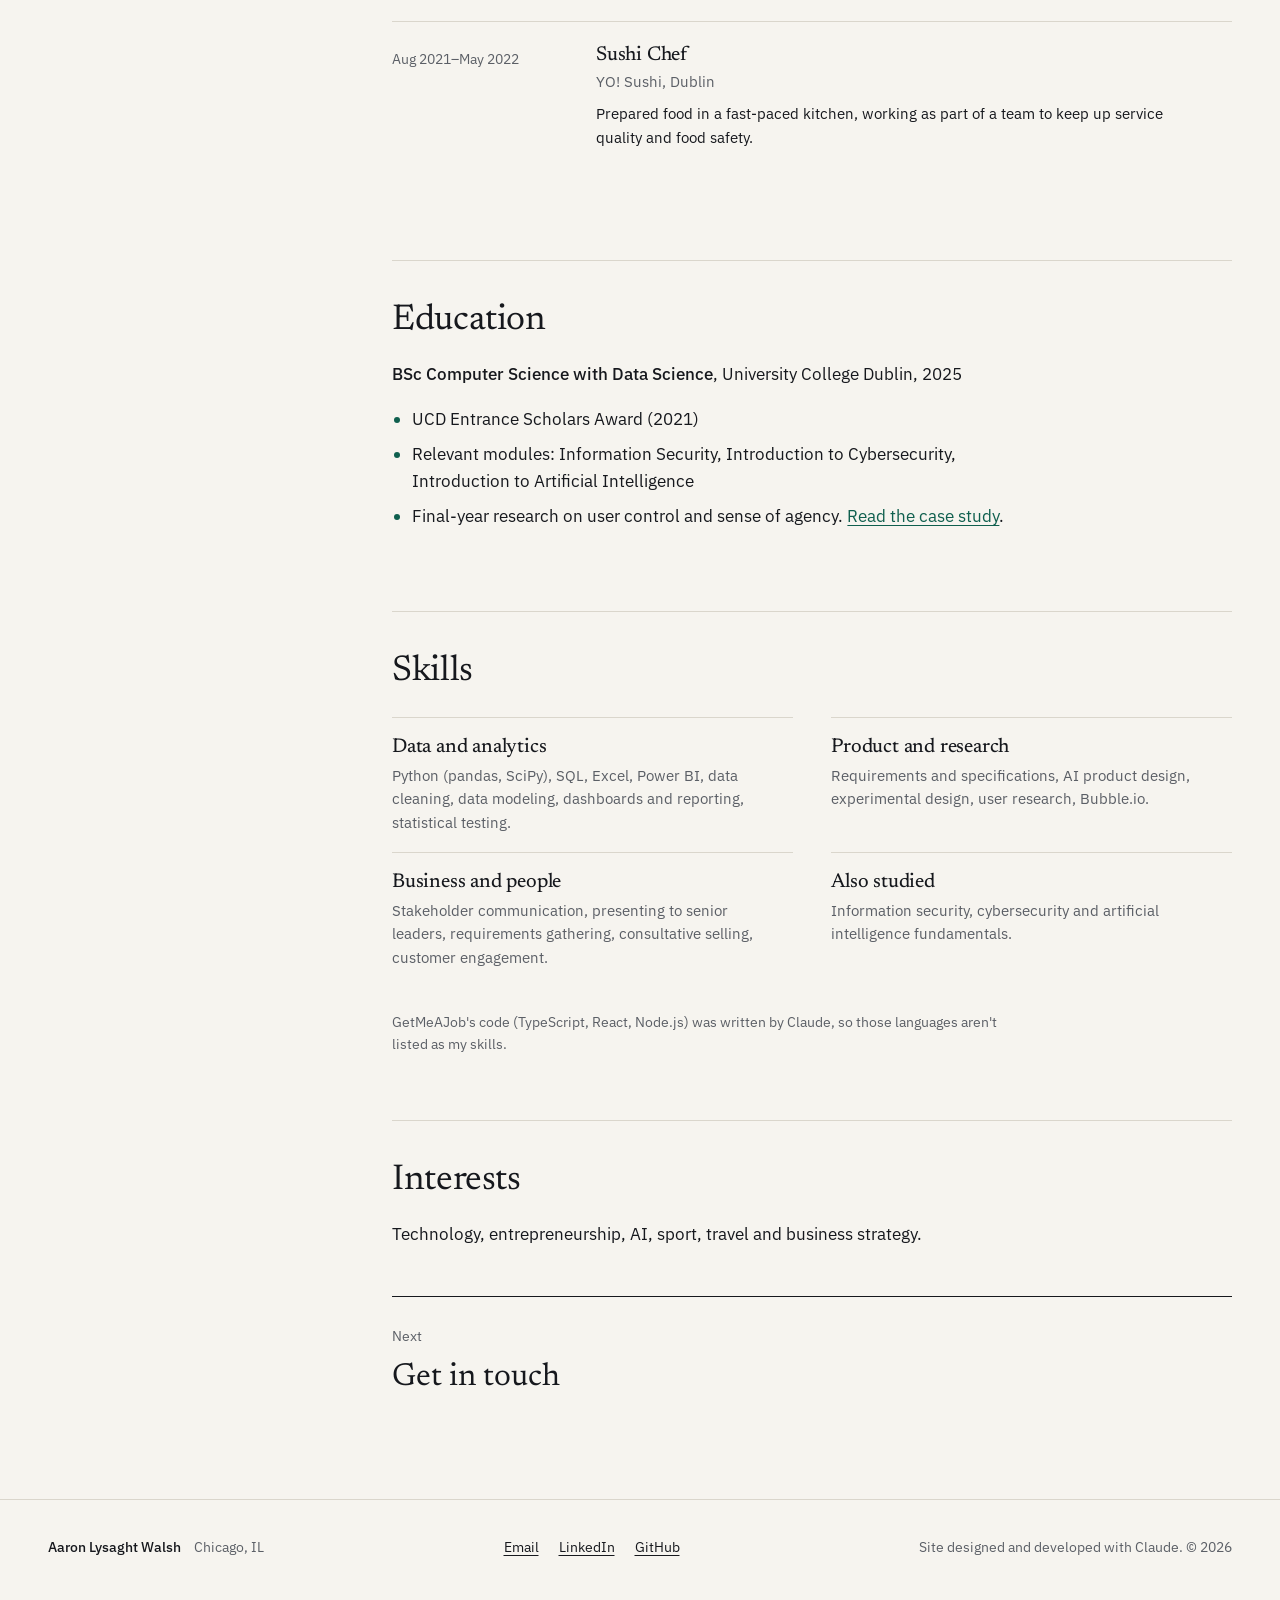
==== commit 81d2afe9: "Add files via upload" ====
--- a/about/index.html
+++ b/about/index.html
@@ -42,10 +42,13 @@
 
   <main id="main">
     <section class="page-hero wrap" aria-labelledby="page-title">
-      <h1 id="page-title">From Dublin to Chicago, by way of kitchens, ski sales and data.</h1>
-      <div class="page-hero__lede">
-        <p>I grew up in Dublin, studied Computer Science with Data Science at University College Dublin, and moved to Chicago in September 2026.</p>
-        <p>Not all of my experience happened at a keyboard. Alongside my degree I made sushi in a busy kitchen, sold ski holidays on commission, and spent four years representing brands like Google, Coca-Cola and Diageo at events. I've also played rugby for about 17 years, since I was a child, and I've lived, worked and traveled in several countries.</p>
+      <div class="page-hero__aside"></div>
+      <div class="page-hero__main">
+        <h1 id="page-title">From Dublin to Chicago, by way of kitchens, ski sales and data.</h1>
+        <div class="page-hero__lede">
+          <p>I grew up in Dublin, studied Computer Science with Data Science at University College Dublin, and moved to Chicago in September 2026.</p>
+          <p>Not all of my experience happened at a keyboard. Alongside my degree I made sushi in a busy kitchen, sold ski holidays on commission, and spent four years representing brands like Google, Coca-Cola and Diageo at events. I've also played rugby for about 17 years, since I was a child, and I've lived, worked and traveled in several countries.</p>
+        </div>
       </div>
     </section>
 
--- a/assets/css/styles.css
+++ b/assets/css/styles.css
@@ -65,7 +65,7 @@
   --gutter: clamp(20px, 5vw, 48px);
   --max: 1200px;
   --measure: 36rem;
-  --space-section: clamp(72px, 9vw, 144px);
+  --space-section: clamp(64px, 7.5vw, 112px);
   --radius-plate: 6px;
   --radius-control: 3px;
 }
@@ -209,7 +209,7 @@
 .feature {
   display: grid; grid-template-columns: repeat(12, minmax(0, 1fr)); column-gap: clamp(24px, 4vw, 56px);
   align-items: start;
-  padding-block: clamp(48px, 6vw, 88px);
+  padding-block: clamp(48px, 5vw, 72px);
   border-top: 1px solid var(--rule);
 }
 .feature:first-of-type { border-top: 0; padding-top: 0; }
@@ -223,8 +223,10 @@
 .feature--ucd .feature__text { grid-column: 7 / -1; }
 
 .feature__meta { display: flex; flex-wrap: wrap; align-items: center; gap: 8px 12px; font-size: var(--step--1); color: var(--graphite); margin-bottom: 18px; }
-.feature__title { font-size: var(--step-2); line-height: 1.18; margin-bottom: 20px; }
-.feature--lead .feature__title { font-size: clamp(1.75rem, 1.3rem + 1.6vw, 2.375rem); }
+.feature__title { margin-bottom: 22px; }
+/* Project name first, then its one-line description, so the three projects scan as a set */
+.feature__name { display: block; font-size: clamp(1.875rem, 1.4rem + 1.6vw, 2.5rem); line-height: 1.08; letter-spacing: -0.015em; }
+.feature__tagline { display: block; margin-top: 10px; font-size: clamp(1.1875rem, 1rem + 0.5vw, 1.375rem); line-height: 1.3; color: var(--graphite); max-width: 28ch; }
 .feature__links { display: flex; flex-wrap: wrap; align-items: center; gap: 12px 24px; margin-top: 28px; }
 
 .facts { margin: 24px 0 0; display: grid; gap: 10px; border-top: 1px solid var(--rule); padding-top: 18px; }
@@ -234,16 +236,34 @@
 
 /* 9. Plates & figures */
 .plate { background: var(--plate); border-radius: var(--radius-plate); padding: clamp(14px, 1.8vw, 22px); margin: 0; }
-.plate img { border-radius: 3px; border: 1px solid var(--rule); }
+.plate img { border-radius: 3px; border: 1px solid var(--rule); transition: border-color 0.15s ease; }
 .plate__open {
   position: relative; display: block; width: 100%; padding: 0; border: 0; background: none;
   cursor: zoom-in; border-radius: 3px; color: inherit; font: inherit;
 }
+/* Quiet "Enlarge" control in the corner instead of a heavy dark badge over the content */
 .plate__hint {
-  position: absolute; right: 10px; bottom: 10px;
-  font-size: 0.8125rem; font-weight: 500; color: var(--paper); background: var(--ink);
-  padding: 6px 10px; border-radius: var(--radius-control); opacity: 0.88;
-}
+  position: absolute; right: 10px; top: 10px;
+  display: inline-flex; align-items: center; gap: 6px;
+  font-size: 0.75rem; font-weight: 500; line-height: 1; color: var(--ink);
+  background: color-mix(in srgb, var(--paper) 94%, transparent); border: 1px solid var(--rule);
+  padding: 6px 9px; border-radius: 999px;
+  transition: border-color 0.15s ease, color 0.15s ease;
+}
+.plate__hint svg { width: 12px; height: 12px; flex: none; }
+.plate__open:hover img, .plate__open:focus-visible img { border-color: color-mix(in srgb, var(--ink) 35%, var(--rule)); }
+.plate__open:hover .plate__hint, .plate__open:focus-visible .plate__hint { border-color: var(--green); color: var(--green); }
+/* Mouse and keyboard: reveal the control on hover/focus so it never sits over the interface at rest.
+   Touch screens: show it below the image instead of on top of it. */
+@media (hover: hover) and (pointer: fine) {
+  .plate__hint { opacity: 0; transition: opacity 0.15s ease, border-color 0.15s ease, color 0.15s ease; }
+  .plate__open:hover .plate__hint, .plate__open:focus-visible .plate__hint { opacity: 1; }
+}
+@media (hover: none), (pointer: coarse) {
+  .plate__hint { position: static; margin: 10px 0 0 auto; width: fit-content; display: flex; }
+}
+/* Homepage detail crop: fade the cut edge so the crop reads as deliberate */
+.plate--detail img { -webkit-mask-image: linear-gradient(to right, transparent 0, #000 56px); mask-image: linear-gradient(to right, transparent 0, #000 56px); border-left-color: transparent; }
 .plate figcaption { margin-top: 14px; font-size: 0.875rem; line-height: 1.5; color: var(--graphite); max-width: 40rem; }
 .plate figcaption strong { color: var(--ink); }
 .fig { font-family: var(--font-mono); font-size: 0.75rem; color: var(--green); margin-right: 4px; }
@@ -344,11 +364,19 @@
 .placeholder .button { margin-top: 20px; }
 
 /* 14b. Inner pages: case studies, About, Contact */
-.page-hero { padding-top: clamp(40px, 6vw, 88px); padding-bottom: clamp(40px, 5vw, 72px); }
-.page-hero .feature__meta { margin-bottom: 22px; }
+/* Page header sits on the same two-column grid as the content below:
+   status and project type in the margin, title and introduction in the main column */
+.page-hero {
+  display: grid; grid-template-columns: minmax(0, 3fr) minmax(0, 9fr);
+  column-gap: clamp(32px, 5vw, 72px); align-items: start;
+  padding-top: clamp(40px, 6vw, 88px); padding-bottom: clamp(40px, 5vw, 72px);
+}
+.page-hero__aside { padding-top: 14px; }
+.page-hero__aside .feature__meta { flex-direction: column; align-items: flex-start; gap: 10px; margin: 0; }
+.page-hero__main { min-width: 0; }
 .page-hero h1 {
-  font-size: clamp(2.25rem, 1.4rem + 3.4vw, 4rem); font-weight: 380; line-height: 1.04;
-  letter-spacing: -0.02em; max-width: 20ch; margin-bottom: 24px;
+  font-size: clamp(2.25rem, 1.4rem + 3vw, 3.75rem); font-weight: 380; line-height: 1.05;
+  letter-spacing: -0.02em; max-width: 22ch; margin-bottom: 24px;
 }
 .page-hero__lede { font-size: var(--step-1); line-height: 1.55; max-width: 42rem; }
 .page-hero__lede p { margin-bottom: 0.8em; }
@@ -422,9 +450,11 @@
 /* Galleries */
 .gallery-note { display: flex; gap: 10px; align-items: baseline; font-size: 0.875rem; color: var(--ink); margin-top: 24px; }
 .gallery-note::before { content: ""; flex: none; width: 7px; height: 7px; border-radius: 50%; background: var(--amber); transform: translateY(-1px); }
-.gallery { display: grid; grid-template-columns: repeat(2, minmax(0, 1fr)); gap: 20px; }
+/* One screenshot per row, cropped to the point each caption makes, so the interface text stays readable */
+.gallery { display: grid; grid-template-columns: minmax(0, 1fr); gap: 28px; }
 .gallery .plate { margin: 0; }
 .gallery--single { grid-template-columns: 1fr; }
+.plate--narrow { max-width: 620px; }
 .figure-pair { display: grid; grid-template-columns: repeat(2, minmax(0, 1fr)); gap: 20px; }
 .figure-pair .plate--figure img { width: auto; max-height: 420px; }
 .plate--chart { display: grid; justify-items: center; }
@@ -454,11 +484,15 @@
 .next-link:hover strong { color: var(--green); }
 
 /* Contact page */
-.contact-page { display: grid; grid-template-columns: minmax(0, 5fr) minmax(0, 7fr); gap: clamp(40px, 6vw, 96px); padding-bottom: var(--space-section); border-top: 1px solid var(--rule); padding-top: 40px; }
+.contact-page { display: grid; grid-template-columns: minmax(0, 3fr) minmax(0, 9fr); gap: clamp(32px, 5vw, 72px); padding-bottom: var(--space-section); border-top: 1px solid var(--rule); padding-top: 40px; }
 .contact-page h2 { font-size: var(--step-2); margin-bottom: 16px; }
 
 @media (max-width: 1000px) {
   .case { grid-template-columns: 1fr; }
+  .page-hero { grid-template-columns: 1fr; }
+  .page-hero__aside { padding-top: 0; margin-bottom: 20px; }
+  .page-hero__aside .feature__meta { flex-direction: row; align-items: center; }
+  .page-hero__aside:empty { display: none; }
   .case__rail { position: static; padding-top: 28px; padding-bottom: 8px; }
   .rail-facts { grid-template-columns: repeat(2, minmax(0, 1fr)); column-gap: 24px; }
   .rail-nav { display: none; }
